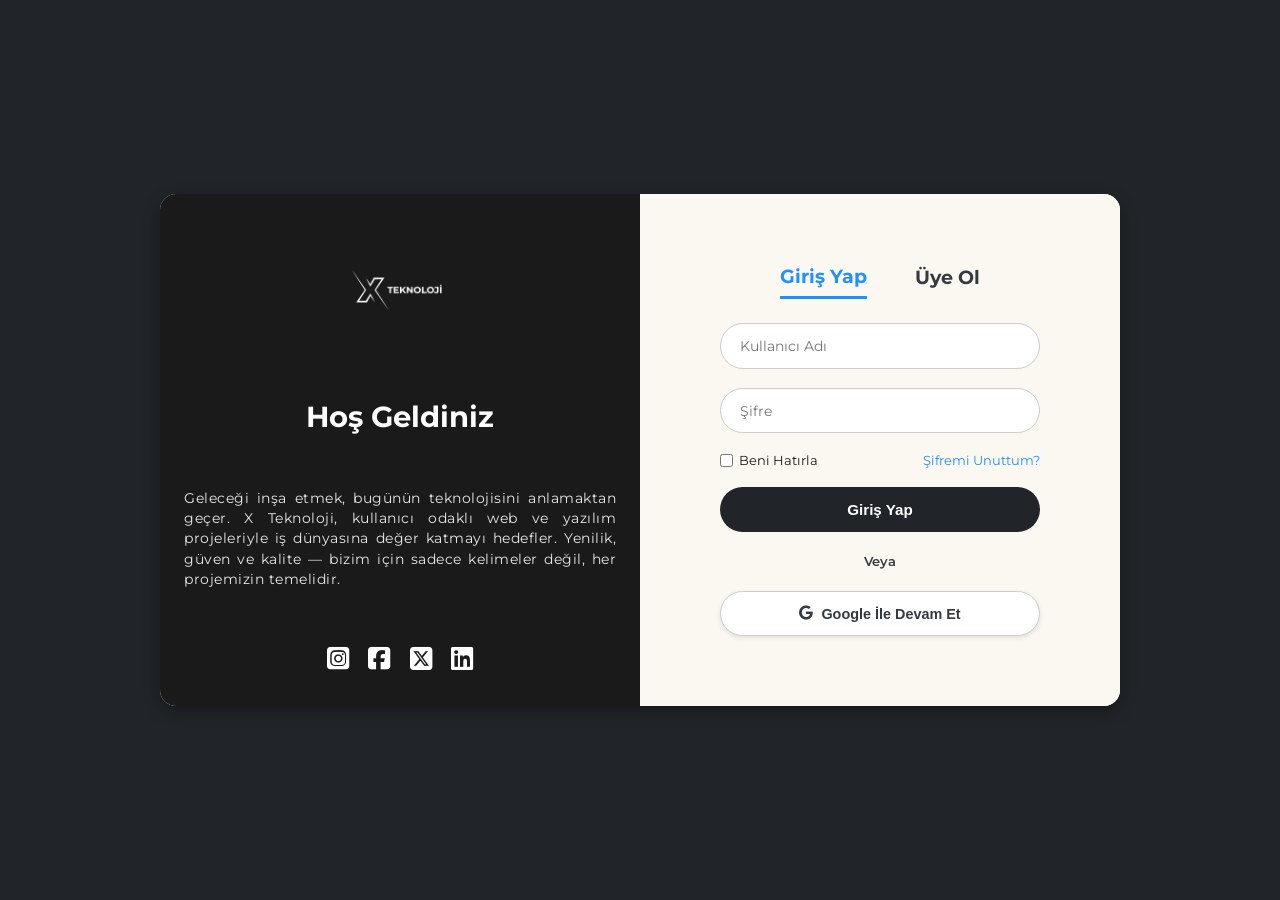
==== login.html @ 52396d27 "comit" ====
<!DOCTYPE html>
<html lang="tr">
<head>
    <meta charset="UTF-8">
    <meta name="viewport" content="width=device-width, initial-scale=1.0">
    <title>X-Teknoloji Login</title>
    
    
    <link rel="stylesheet" href="https://cdnjs.cloudflare.com/ajax/libs/font-awesome/6.5.1/css/all.min.css" referrerpolicy="no-referrer" />
    
    
    <link rel="preconnect" href="https://fonts.googleapis.com">
    <link rel="preconnect" href="https://fonts.gstatic.com" crossorigin>
    <link href="https://fonts.googleapis.com/css2?family=Montserrat:ital,wght@0,400;0,600;0,700;1,400&display=swap" rel="stylesheet">

    <style>
        :root {
            --BGCOLOR: #212529;
            --LFTBGCOLOR: #1a1a1a;
            --ACCENTCOLOR: #FAF8F1;
            --TEXTDARK: #343a40;
            --LINKBLUE: #1E90FF;
        }

        * {
            margin: 0;
            padding: 0;
            box-sizing: border-box;
        }

        body {
            min-height: 100vh;
            display: flex;
            justify-content: center;
            align-items: center;
            background-color: var(--BGCOLOR);
            font-family: "Montserrat", sans-serif;
            padding: 1rem;
        }

        .login-container {
            background-color: var(--ACCENTCOLOR);
            width: 100%;
            max-width: 60rem;
            min-height: 32rem;
            display: flex;
            border-radius: 1rem;
            overflow: hidden;
            box-shadow: rgba(0, 0, 0, 0.35) 0px 5px 15px;
        }

        /* Left Side Styles */
        .leftside {
            background-color: var(--LFTBGCOLOR);
            width: 50%;
            color: white;
            display: flex;
            flex-direction: column;
            justify-content: space-between;
            align-items: center;
            padding: 2rem 1.5rem;
            text-align: center;
        }

        .topside {
            background-image: url('img/X-Teknoloji şeffaf arka plan.png');
            background-size: contain;
            background-repeat: no-repeat;
            background-position: center;
            width: 100%;
            height: 8rem;
        }

        .leftside h1 {
            font-size: 1.8rem;
            margin-top: 0.5rem;
        }

        p.desc-text {
            font-size: 0.85rem;
            line-height: 1.5;
            text-align: justify;
            letter-spacing: 0.5px;
            opacity: 0.9;
            margin: 1rem 0;
        }

        .social-media {
            display: flex;
            justify-content: center;
            align-items: center;
            gap: 1.2rem;
        }

        .social-media a {
            color: #ffffff;
            font-size: 1.6rem;
            transition: color 0.3s ease, opacity 0.3s ease;
        }

        .social-media a:hover {
            opacity: 0.7;
            color: var(--LINKBLUE);
        }

        /* Right Side Styles */
        .rightside {
            background-color: var(--ACCENTCOLOR);
            width: 50%;
            display: flex;
            flex-direction: column;
            align-items: center;
            padding: 2rem 1.5rem;
            justify-content: center;
        }

        .signup-or-signin {
            display: flex;
            align-items: center;
            justify-content: center;
            gap: 3rem;
            width: 100%;
            max-width: 20rem;
            margin-bottom: 1.5rem;
        }

        .signup-or-signin a {
            text-decoration: none;
            color: var(--TEXTDARK);
            font-size: 1.2rem;
            font-weight: 700;
            padding-bottom: 0.5rem;
            transition: opacity 0.3s ease;
        }

        .signup-or-signin a:hover {
            opacity: 0.6;
        }

        .signup-or-signin a.active {
            border-bottom: 3px solid var(--LINKBLUE);
            color: var(--LINKBLUE);
        }

        form {
            display: flex;
            flex-direction: column;
            gap: 1.2rem;
            width: 100%;
            max-width: 20rem;
        }

        .input-field {
            width: 100%;
            border: 1px solid #ccc;
            background-color: #ffffff;
            padding: 0.8rem 1.2rem;
            border-radius: 50px;
            font-family: inherit;
            font-size: 0.9rem;
            outline: none;
            transition: border-color 0.3s ease;
        }

        .input-field:focus {
            border-color: var(--LINKBLUE);
        }

        .forgot-psw {
            display: flex;
            justify-content: space-between;
            align-items: center;
            font-size: 0.8rem;
        }

        .checkbox {
            display: flex;
            align-items: center;
            gap: 0.4rem;
        }

        .checkbox input[type="checkbox"] {
            cursor: pointer;
        }

        .checkbox label {
            color: var(--LFTBGCOLOR);
            font-size: 0.8rem;
            cursor: pointer;
        }

        .forgot a {
            color: var(--LINKBLUE);
            text-decoration: none;
            font-size: 0.8rem;
        }

        .forgot a:hover {
            text-decoration: underline;
        }

        .veya p {
            color: var(--TEXTDARK);
            text-align: center;
            font-size: 0.8rem;
            font-weight: 600;
            margin: 0.2rem 0;
        }

        .btn-submit {
            width: 100%;
            height: 2.8rem;
            background-color: var(--BGCOLOR);
            border: none;
            border-radius: 50px;
            font-size: 0.95rem;
            font-weight: 600;
            color: #ffffff;
            cursor: pointer;
            transition: background-color 0.3s ease, transform 0.1s ease;
        }

        .btn-submit:hover {
            background-color: #343a40;
        }

        .btn-submit:active {
            transform: scale(0.98);
        }

        .google-button {
            width: 100%;
        }

        .google-button button {
            width: 100%;
            height: 2.8rem;
            background-color: #ffffff;
            border: 1px solid #ccc;
            border-radius: 50px;
            font-size: 0.9rem;
            font-weight: 600;
            color: var(--TEXTDARK);
            box-shadow: rgba(0, 0, 0, 0.1) 0px 2px 5px;
            cursor: pointer;
            display: flex;
            align-items: center;
            justify-content: center;
            gap: 0.5rem;
            transition: background-color 0.3s ease;
        }

        .google-button button:hover {
            background-color: #f1f1f1;
        }

        /* Responsive Design */
        @media (max-width: 768px) {
            .login-container {
                flex-direction: column;
                max-width: 25rem;
                min-height: auto;
            }

            .leftside, .rightside {
                width: 100%;
            }

            .leftside {
                padding: 1.5rem 1rem;
            }

            p.desc-text {
                display: none; 
            }

            .topside {
                height: 5rem;
            }
        }
    </style>
</head>
<body>

    <div class="login-container">

        <!-- Sol Panel -->
        <div class="leftside">
            <div class="topside"></div>
            <h1>Hoş Geldiniz</h1>
            <p class="desc-text">
                Geleceği inşa etmek, bugünün teknolojisini anlamaktan geçer.
                X Teknoloji, kullanıcı odaklı web ve yazılım projeleriyle iş dünyasına değer katmayı hedefler.
                Yenilik, güven ve kalite — bizim için sadece kelimeler değil, her projemizin temelidir.
            </p>
            <div class="social-media">
                <a href="#" aria-label="Instagram"><i class="fa-brands fa-square-instagram"></i></a>
                <a href="#" aria-label="Facebook"><i class="fa-brands fa-square-facebook"></i></a>
                <a href="#" aria-label="Twitter"><i class="fa-brands fa-square-x-twitter"></i></a>
                <a href="#" aria-label="LinkedIn"><i class="fa-brands fa-linkedin"></i></a>
            </div>
        </div>

        <!-- Sağ Panel -->
        <div class="rightside">
            <div class="signup-or-signin">
                <a class="sign-in active" href="index.html">Giriş Yap</a>
                <a class="sign-up" href="#">Üye Ol</a>
            </div>   

            <form action="index.html">
                <input type="text" class="input-field" placeholder="Kullanıcı Adı" required>
                <input type="password" class="input-field" placeholder="Şifre" required>

                <div class="forgot-psw">
                    <div class="checkbox">
                        <input type="checkbox" id="remember-me">
                        <label for="remember-me">Beni Hatırla</label>
                    </div>
                    <div class="forgot">    
                        <a href="#">Şifremi Unuttum?</a>
                    </div>
                </div>

                <button type="submit" class="btn-submit">Giriş Yap</button>

                <div class="veya">
                    <p>Veya</p>
                </div>

                <div class="google-button">
                    <button type="button">
                        <i class="fa-brands fa-google"></i>
                        Google İle Devam Et
                    </button>
                </div>
            </form>
        </div>

    </div>

</body>
</html>
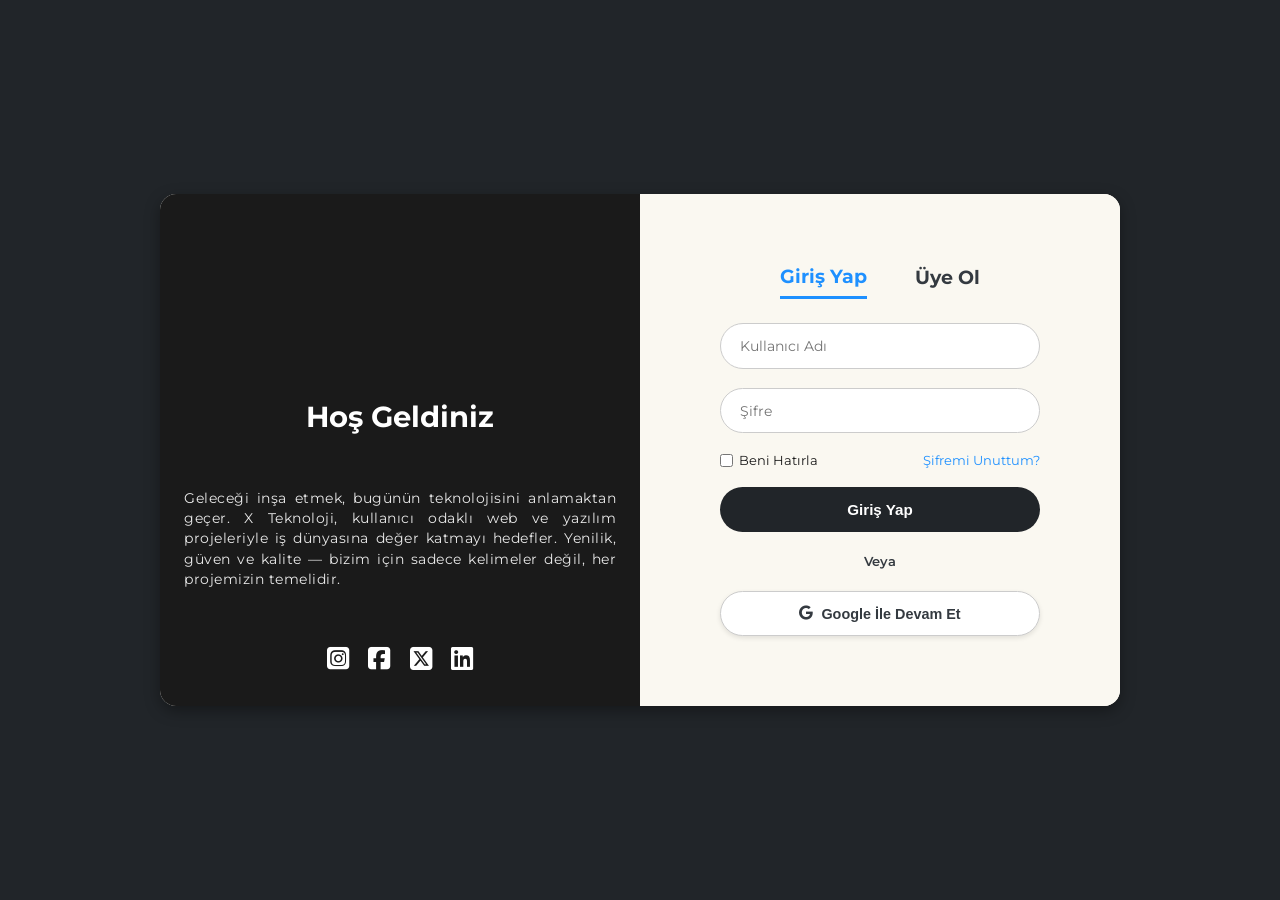
==== commit 725ce48d: "clone" ====
--- a/login.html
+++ b/login.html
@@ -4,280 +4,14 @@
     <meta charset="UTF-8">
     <meta name="viewport" content="width=device-width, initial-scale=1.0">
     <title>X-Teknoloji Login</title>
-    
-    
     <link rel="stylesheet" href="https://cdnjs.cloudflare.com/ajax/libs/font-awesome/6.5.1/css/all.min.css" referrerpolicy="no-referrer" />
-    
-    
     <link rel="preconnect" href="https://fonts.googleapis.com">
     <link rel="preconnect" href="https://fonts.gstatic.com" crossorigin>
     <link href="https://fonts.googleapis.com/css2?family=Montserrat:ital,wght@0,400;0,600;0,700;1,400&display=swap" rel="stylesheet">
+    <link rel="stylesheet" href="login.css">
 
     <style>
-        :root {
-            --BGCOLOR: #212529;
-            --LFTBGCOLOR: #1a1a1a;
-            --ACCENTCOLOR: #FAF8F1;
-            --TEXTDARK: #343a40;
-            --LINKBLUE: #1E90FF;
-        }
-
-        * {
-            margin: 0;
-            padding: 0;
-            box-sizing: border-box;
-        }
-
-        body {
-            min-height: 100vh;
-            display: flex;
-            justify-content: center;
-            align-items: center;
-            background-color: var(--BGCOLOR);
-            font-family: "Montserrat", sans-serif;
-            padding: 1rem;
-        }
-
-        .login-container {
-            background-color: var(--ACCENTCOLOR);
-            width: 100%;
-            max-width: 60rem;
-            min-height: 32rem;
-            display: flex;
-            border-radius: 1rem;
-            overflow: hidden;
-            box-shadow: rgba(0, 0, 0, 0.35) 0px 5px 15px;
-        }
-
-        /* Left Side Styles */
-        .leftside {
-            background-color: var(--LFTBGCOLOR);
-            width: 50%;
-            color: white;
-            display: flex;
-            flex-direction: column;
-            justify-content: space-between;
-            align-items: center;
-            padding: 2rem 1.5rem;
-            text-align: center;
-        }
-
-        .topside {
-            background-image: url('img/X-Teknoloji şeffaf arka plan.png');
-            background-size: contain;
-            background-repeat: no-repeat;
-            background-position: center;
-            width: 100%;
-            height: 8rem;
-        }
-
-        .leftside h1 {
-            font-size: 1.8rem;
-            margin-top: 0.5rem;
-        }
-
-        p.desc-text {
-            font-size: 0.85rem;
-            line-height: 1.5;
-            text-align: justify;
-            letter-spacing: 0.5px;
-            opacity: 0.9;
-            margin: 1rem 0;
-        }
-
-        .social-media {
-            display: flex;
-            justify-content: center;
-            align-items: center;
-            gap: 1.2rem;
-        }
-
-        .social-media a {
-            color: #ffffff;
-            font-size: 1.6rem;
-            transition: color 0.3s ease, opacity 0.3s ease;
-        }
-
-        .social-media a:hover {
-            opacity: 0.7;
-            color: var(--LINKBLUE);
-        }
-
-        /* Right Side Styles */
-        .rightside {
-            background-color: var(--ACCENTCOLOR);
-            width: 50%;
-            display: flex;
-            flex-direction: column;
-            align-items: center;
-            padding: 2rem 1.5rem;
-            justify-content: center;
-        }
-
-        .signup-or-signin {
-            display: flex;
-            align-items: center;
-            justify-content: center;
-            gap: 3rem;
-            width: 100%;
-            max-width: 20rem;
-            margin-bottom: 1.5rem;
-        }
-
-        .signup-or-signin a {
-            text-decoration: none;
-            color: var(--TEXTDARK);
-            font-size: 1.2rem;
-            font-weight: 700;
-            padding-bottom: 0.5rem;
-            transition: opacity 0.3s ease;
-        }
-
-        .signup-or-signin a:hover {
-            opacity: 0.6;
-        }
-
-        .signup-or-signin a.active {
-            border-bottom: 3px solid var(--LINKBLUE);
-            color: var(--LINKBLUE);
-        }
-
-        form {
-            display: flex;
-            flex-direction: column;
-            gap: 1.2rem;
-            width: 100%;
-            max-width: 20rem;
-        }
-
-        .input-field {
-            width: 100%;
-            border: 1px solid #ccc;
-            background-color: #ffffff;
-            padding: 0.8rem 1.2rem;
-            border-radius: 50px;
-            font-family: inherit;
-            font-size: 0.9rem;
-            outline: none;
-            transition: border-color 0.3s ease;
-        }
-
-        .input-field:focus {
-            border-color: var(--LINKBLUE);
-        }
-
-        .forgot-psw {
-            display: flex;
-            justify-content: space-between;
-            align-items: center;
-            font-size: 0.8rem;
-        }
-
-        .checkbox {
-            display: flex;
-            align-items: center;
-            gap: 0.4rem;
-        }
-
-        .checkbox input[type="checkbox"] {
-            cursor: pointer;
-        }
-
-        .checkbox label {
-            color: var(--LFTBGCOLOR);
-            font-size: 0.8rem;
-            cursor: pointer;
-        }
-
-        .forgot a {
-            color: var(--LINKBLUE);
-            text-decoration: none;
-            font-size: 0.8rem;
-        }
-
-        .forgot a:hover {
-            text-decoration: underline;
-        }
-
-        .veya p {
-            color: var(--TEXTDARK);
-            text-align: center;
-            font-size: 0.8rem;
-            font-weight: 600;
-            margin: 0.2rem 0;
-        }
-
-        .btn-submit {
-            width: 100%;
-            height: 2.8rem;
-            background-color: var(--BGCOLOR);
-            border: none;
-            border-radius: 50px;
-            font-size: 0.95rem;
-            font-weight: 600;
-            color: #ffffff;
-            cursor: pointer;
-            transition: background-color 0.3s ease, transform 0.1s ease;
-        }
-
-        .btn-submit:hover {
-            background-color: #343a40;
-        }
-
-        .btn-submit:active {
-            transform: scale(0.98);
-        }
-
-        .google-button {
-            width: 100%;
-        }
-
-        .google-button button {
-            width: 100%;
-            height: 2.8rem;
-            background-color: #ffffff;
-            border: 1px solid #ccc;
-            border-radius: 50px;
-            font-size: 0.9rem;
-            font-weight: 600;
-            color: var(--TEXTDARK);
-            box-shadow: rgba(0, 0, 0, 0.1) 0px 2px 5px;
-            cursor: pointer;
-            display: flex;
-            align-items: center;
-            justify-content: center;
-            gap: 0.5rem;
-            transition: background-color 0.3s ease;
-        }
-
-        .google-button button:hover {
-            background-color: #f1f1f1;
-        }
-
-        /* Responsive Design */
-        @media (max-width: 768px) {
-            .login-container {
-                flex-direction: column;
-                max-width: 25rem;
-                min-height: auto;
-            }
-
-            .leftside, .rightside {
-                width: 100%;
-            }
-
-            .leftside {
-                padding: 1.5rem 1rem;
-            }
-
-            p.desc-text {
-                display: none; 
-            }
-
-            .topside {
-                height: 5rem;
-            }
-        }
+     
     </style>
 </head>
 <body>
--- a/login.css
+++ b/login.css
@@ -0,0 +1,264 @@
+   :root {
+            --BGCOLOR: #212529;
+            --LFTBGCOLOR: #1a1a1a;
+            --ACCENTCOLOR: #FAF8F1;
+            --TEXTDARK: #343a40;
+            --LINKBLUE: #1E90FF;
+        }
+
+        * {
+            margin: 0;
+            padding: 0;
+            box-sizing: border-box;
+        }
+
+        body {
+            min-height: 100vh;
+            display: flex;
+            justify-content: center;
+            align-items: center;
+            background-color: var(--BGCOLOR);
+            font-family: "Montserrat", sans-serif;
+            padding: 1rem;
+        }
+
+        .login-container {
+            background-color: var(--ACCENTCOLOR);
+            width: 100%;
+            max-width: 60rem;
+            min-height: 32rem;
+            display: flex;
+            border-radius: 1rem;
+            overflow: hidden;
+            box-shadow: rgba(0, 0, 0, 0.35) 0px 5px 15px;
+        }
+
+        /* Left Side Styles */
+        .leftside {
+            background-color: var(--LFTBGCOLOR);
+            width: 50%;
+            color: white;
+            display: flex;
+            flex-direction: column;
+            justify-content: space-between;
+            align-items: center;
+            padding: 2rem 1.5rem;
+            text-align: center;
+        }
+
+        .topside {
+            background-image: url('img/X-Teknoloji şeffaf arka plan.png');
+            background-size: contain;
+            background-repeat: no-repeat;
+            background-position: center;
+            width: 100%;
+            height: 8rem;
+        }
+
+        .leftside h1 {
+            font-size: 1.8rem;
+            margin-top: 0.5rem;
+        }
+
+        p.desc-text {
+            font-size: 0.85rem;
+            line-height: 1.5;
+            text-align: justify;
+            letter-spacing: 0.5px;
+            opacity: 0.9;
+            margin: 1rem 0;
+        }
+
+        .social-media {
+            display: flex;
+            justify-content: center;
+            align-items: center;
+            gap: 1.2rem;
+        }
+
+        .social-media a {
+            color: #ffffff;
+            font-size: 1.6rem;
+            transition: color 0.3s ease, opacity 0.3s ease;
+        }
+
+        .social-media a:hover {
+            opacity: 0.7;
+            color: var(--LINKBLUE);
+        }
+
+        /* Right Side Styles */
+        .rightside {
+            background-color: var(--ACCENTCOLOR);
+            width: 50%;
+            display: flex;
+            flex-direction: column;
+            align-items: center;
+            padding: 2rem 1.5rem;
+            justify-content: center;
+        }
+
+        .signup-or-signin {
+            display: flex;
+            align-items: center;
+            justify-content: center;
+            gap: 3rem;
+            width: 100%;
+            max-width: 20rem;
+            margin-bottom: 1.5rem;
+        }
+
+        .signup-or-signin a {
+            text-decoration: none;
+            color: var(--TEXTDARK);
+            font-size: 1.2rem;
+            font-weight: 700;
+            padding-bottom: 0.5rem;
+            transition: opacity 0.3s ease;
+        }
+
+        .signup-or-signin a:hover {
+            opacity: 0.6;
+        }
+
+        .signup-or-signin a.active {
+            border-bottom: 3px solid var(--LINKBLUE);
+            color: var(--LINKBLUE);
+        }
+
+        form {
+            display: flex;
+            flex-direction: column;
+            gap: 1.2rem;
+            width: 100%;
+            max-width: 20rem;
+        }
+
+        .input-field {
+            width: 100%;
+            border: 1px solid #ccc;
+            background-color: #ffffff;
+            padding: 0.8rem 1.2rem;
+            border-radius: 50px;
+            font-family: inherit;
+            font-size: 0.9rem;
+            outline: none;
+            transition: border-color 0.3s ease;
+        }
+
+        .input-field:focus {
+            border-color: var(--LINKBLUE);
+        }
+
+        .forgot-psw {
+            display: flex;
+            justify-content: space-between;
+            align-items: center;
+            font-size: 0.8rem;
+        }
+
+        .checkbox {
+            display: flex;
+            align-items: center;
+            gap: 0.4rem;
+        }
+
+        .checkbox input[type="checkbox"] {
+            cursor: pointer;
+        }
+
+        .checkbox label {
+            color: var(--LFTBGCOLOR);
+            font-size: 0.8rem;
+            cursor: pointer;
+        }
+
+        .forgot a {
+            color: var(--LINKBLUE);
+            text-decoration: none;
+            font-size: 0.8rem;
+        }
+
+        .forgot a:hover {
+            text-decoration: underline;
+        }
+
+        .veya p {
+            color: var(--TEXTDARK);
+            text-align: center;
+            font-size: 0.8rem;
+            font-weight: 600;
+            margin: 0.2rem 0;
+        }
+
+        .btn-submit {
+            width: 100%;
+            height: 2.8rem;
+            background-color: var(--BGCOLOR);
+            border: none;
+            border-radius: 50px;
+            font-size: 0.95rem;
+            font-weight: 600;
+            color: #ffffff;
+            cursor: pointer;
+            transition: background-color 0.3s ease, transform 0.1s ease;
+        }
+
+        .btn-submit:hover {
+            background-color: #343a40;
+        }
+
+        .btn-submit:active {
+            transform: scale(0.98);
+        }
+
+        .google-button {
+            width: 100%;
+        }
+
+        .google-button button {
+            width: 100%;
+            height: 2.8rem;
+            background-color: #ffffff;
+            border: 1px solid #ccc;
+            border-radius: 50px;
+            font-size: 0.9rem;
+            font-weight: 600;
+            color: var(--TEXTDARK);
+            box-shadow: rgba(0, 0, 0, 0.1) 0px 2px 5px;
+            cursor: pointer;
+            display: flex;
+            align-items: center;
+            justify-content: center;
+            gap: 0.5rem;
+            transition: background-color 0.3s ease;
+        }
+
+        .google-button button:hover {
+            background-color: #f1f1f1;
+        }
+
+        /* Responsive Design */
+        @media (max-width: 768px) {
+            .login-container {
+                flex-direction: column;
+                max-width: 25rem;
+                min-height: auto;
+            }
+
+            .leftside, .rightside {
+                width: 100%;
+            }
+
+            .leftside {
+                padding: 1.5rem 1rem;
+            }
+
+            p.desc-text {
+                display: none; 
+            }
+
+            .topside {
+                height: 5rem;
+            }
+        }
